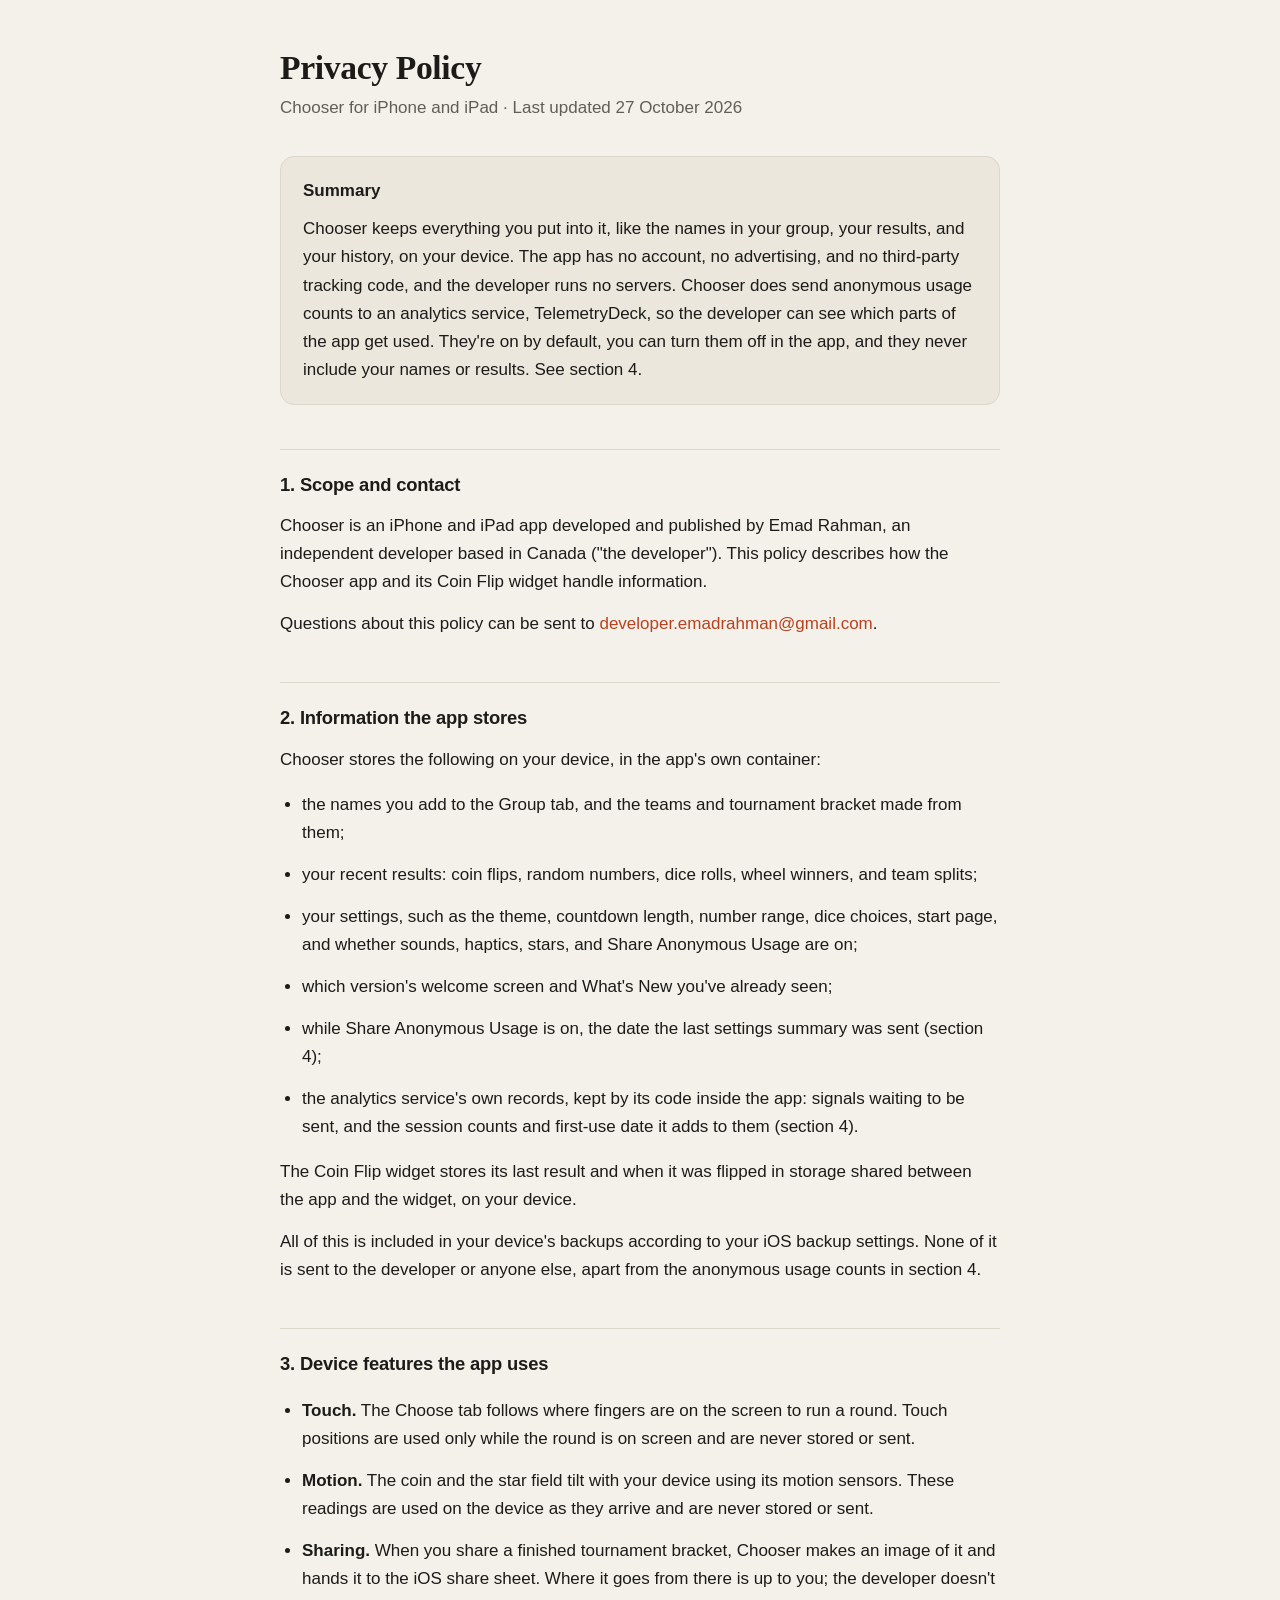
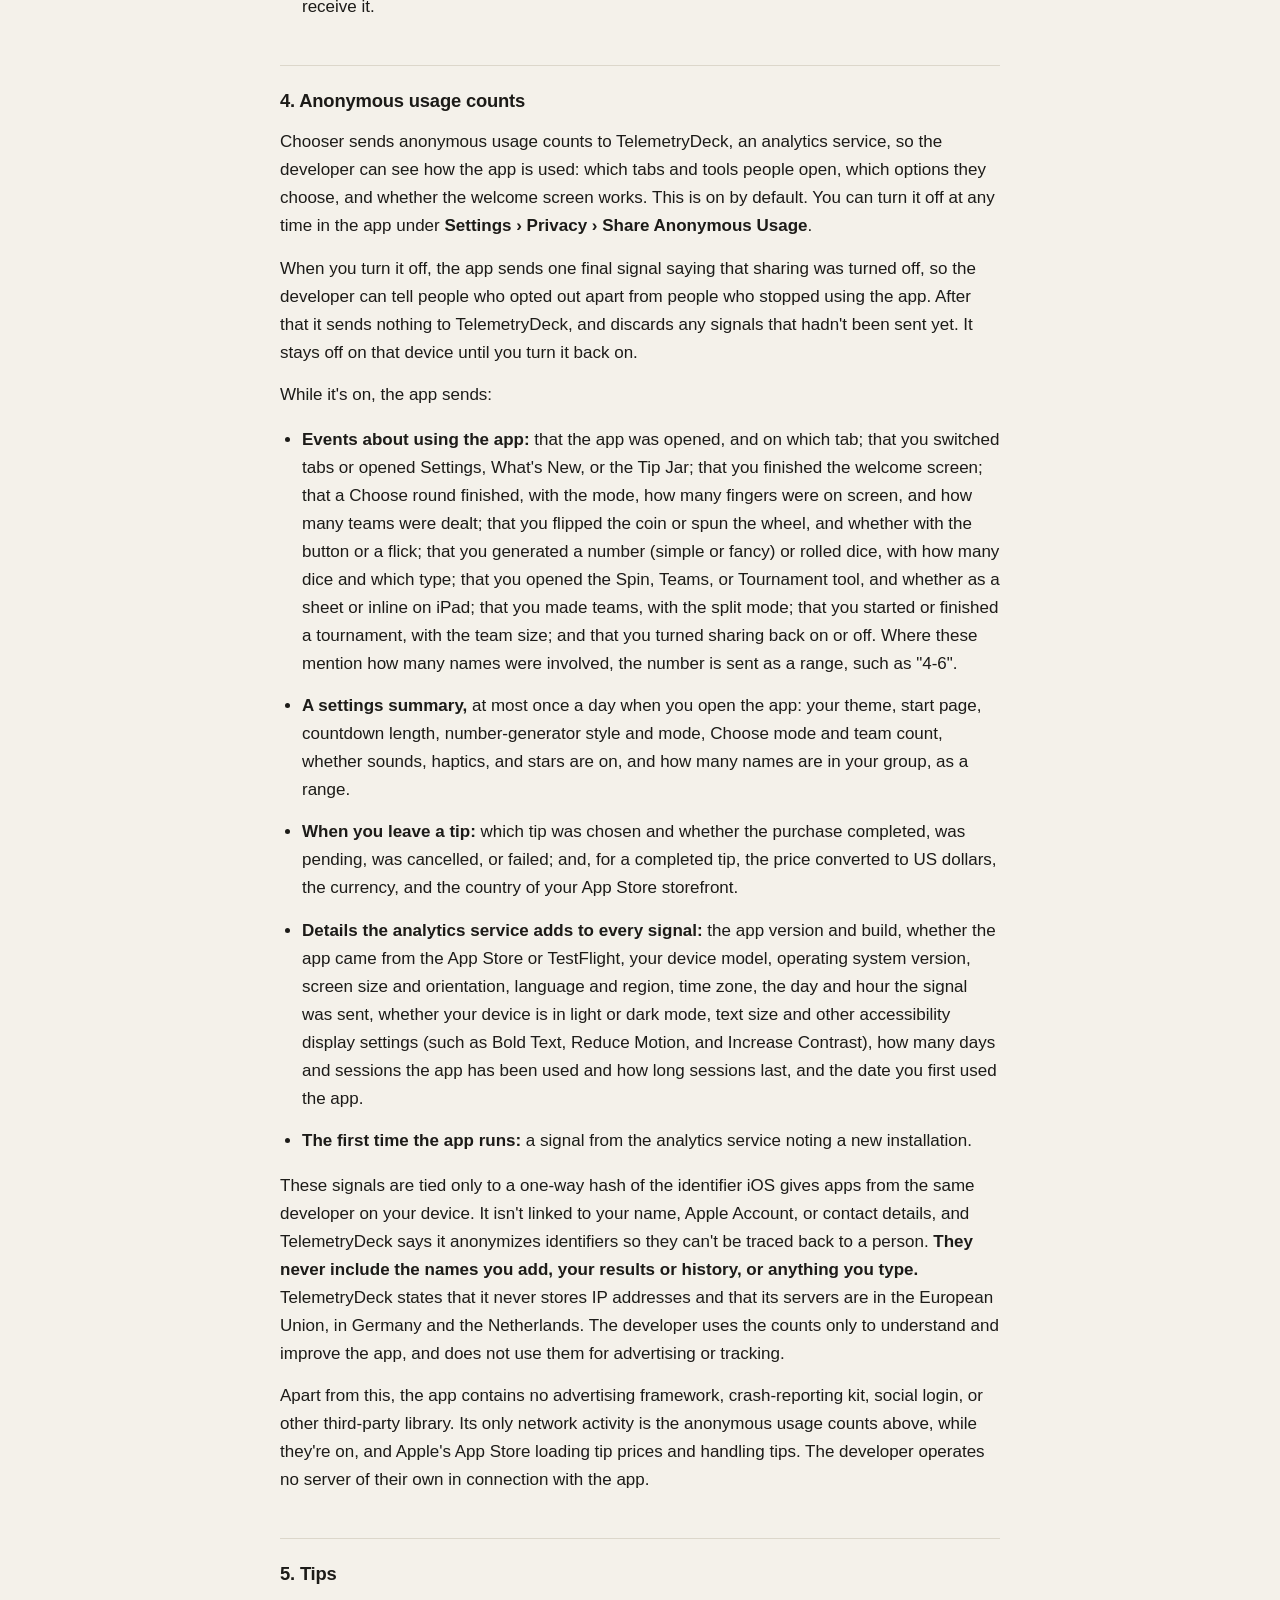
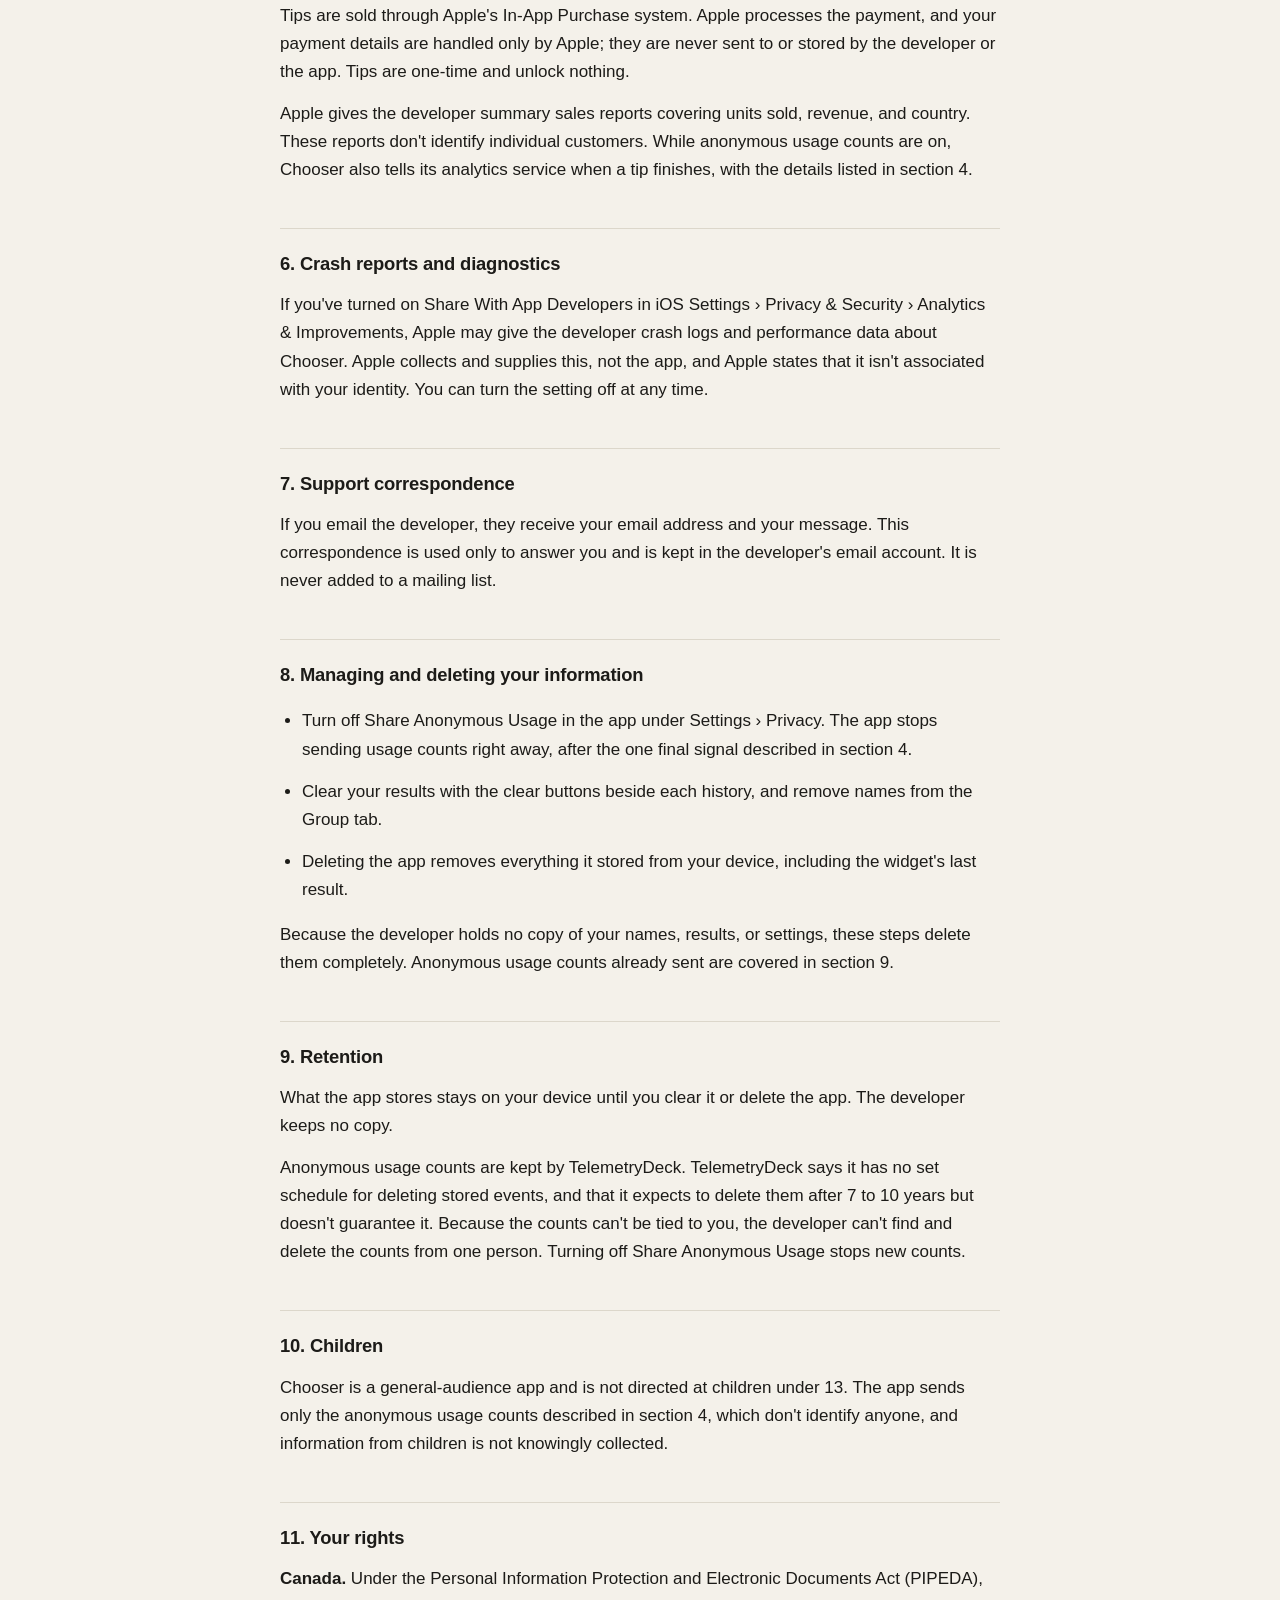
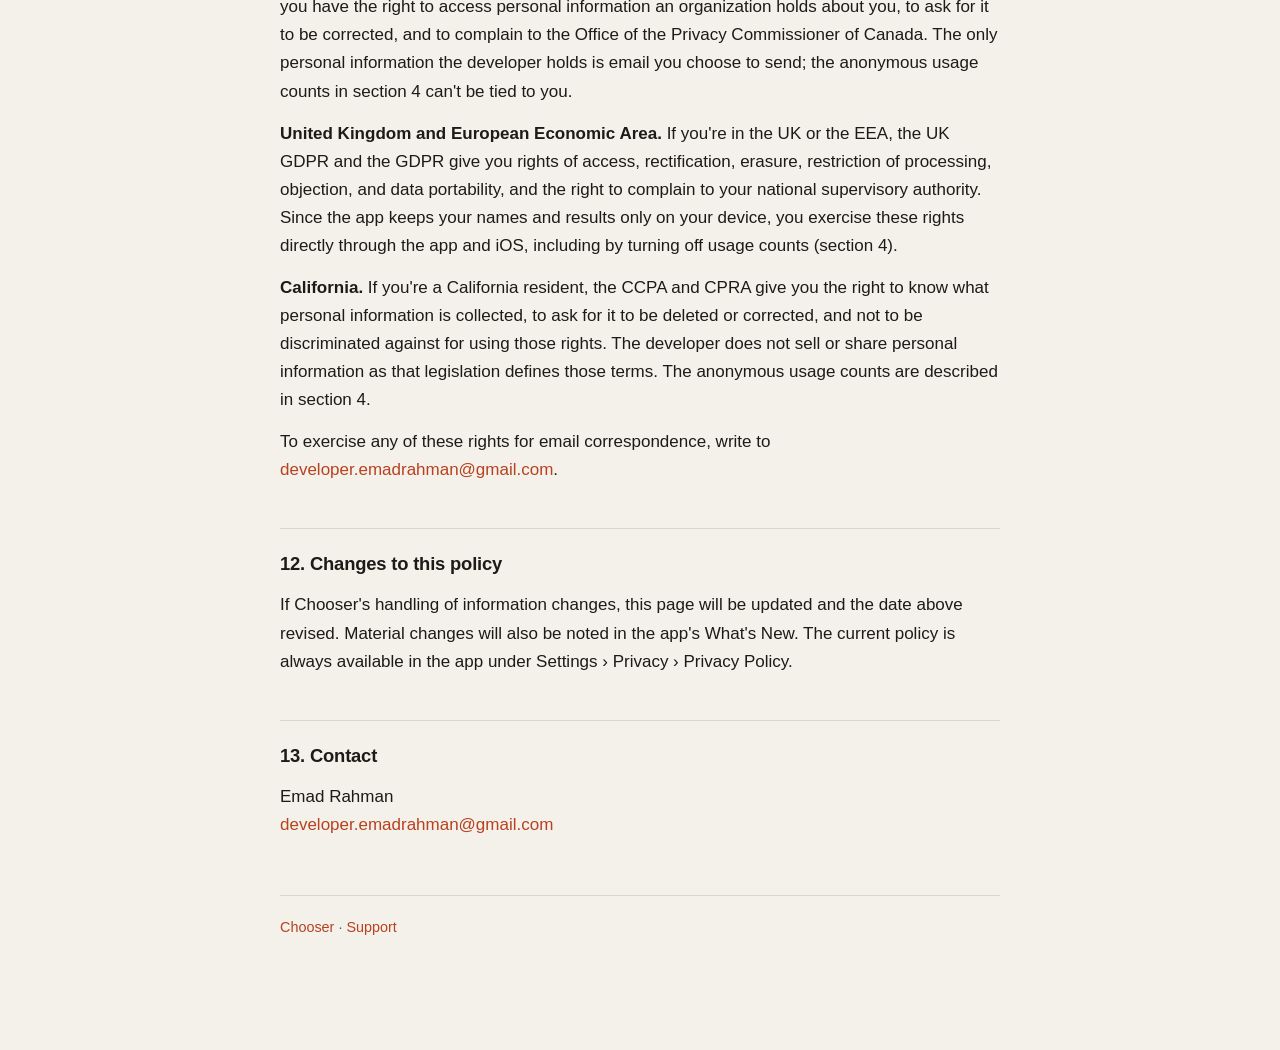
==== privacy.html @ 94ac9cf0 "Chooser site: landing, support, privacy policy Privacy policy covers the anonymous usage counts sent" ====
<!doctype html>
<html lang="en">
<head>
<meta charset="utf-8">
<meta name="viewport" content="width=device-width, initial-scale=1">
<title>Privacy Policy — Chooser</title>
<link rel="stylesheet" href="style.css">
</head>
<body>
<main>

<h1>Privacy Policy</h1>
<p class="updated">Chooser for iPhone and iPad · Last updated 27 October 2026</p>

<div class="box">
  <strong>Summary</strong>
  <p>Chooser keeps everything you put into it, like the names in your group, your results, and your history, on your device. The app has no account, no advertising, and no third-party tracking code, and the developer runs no servers. Chooser does send anonymous usage counts to an analytics service, TelemetryDeck, so the developer can see which parts of the app get used. They're on by default, you can turn them off in the app, and they never include your names or results. See section 4.</p>
</div>

<h2>1. Scope and contact</h2>
<p>Chooser is an iPhone and iPad app developed and published by Emad Rahman, an independent developer based in Canada ("the developer"). This policy describes how the Chooser app and its Coin Flip widget handle information.</p>
<p>Questions about this policy can be sent to <a href="mailto:developer.emadrahman@gmail.com">developer.emadrahman@gmail.com</a>.</p>

<h2>2. Information the app stores</h2>
<p>Chooser stores the following on your device, in the app's own container:</p>
<ul>
  <li>the names you add to the Group tab, and the teams and tournament bracket made from them;</li>
  <li>your recent results: coin flips, random numbers, dice rolls, wheel winners, and team splits;</li>
  <li>your settings, such as the theme, countdown length, number range, dice choices, start page, and whether sounds, haptics, stars, and Share Anonymous Usage are on;</li>
  <li>which version's welcome screen and What's New you've already seen;</li>
  <li>while Share Anonymous Usage is on, the date the last settings summary was sent (section 4);</li>
  <li>the analytics service's own records, kept by its code inside the app: signals waiting to be sent, and the session counts and first-use date it adds to them (section 4).</li>
</ul>
<p>The Coin Flip widget stores its last result and when it was flipped in storage shared between the app and the widget, on your device.</p>
<p>All of this is included in your device's backups according to your iOS backup settings. None of it is sent to the developer or anyone else, apart from the anonymous usage counts in section 4.</p>

<h2>3. Device features the app uses</h2>
<ul>
  <li><strong>Touch.</strong> The Choose tab follows where fingers are on the screen to run a round. Touch positions are used only while the round is on screen and are never stored or sent.</li>
  <li><strong>Motion.</strong> The coin and the star field tilt with your device using its motion sensors. These readings are used on the device as they arrive and are never stored or sent.</li>
  <li><strong>Sharing.</strong> When you share a finished tournament bracket, Chooser makes an image of it and hands it to the iOS share sheet. Where it goes from there is up to you; the developer doesn't receive it.</li>
</ul>

<h2>4. Anonymous usage counts</h2>
<p>Chooser sends anonymous usage counts to TelemetryDeck, an analytics service, so the developer can see how the app is used: which tabs and tools people open, which options they choose, and whether the welcome screen works. This is on by default. You can turn it off at any time in the app under <strong>Settings › Privacy › Share Anonymous Usage</strong>.</p>
<p>When you turn it off, the app sends one final signal saying that sharing was turned off, so the developer can tell people who opted out apart from people who stopped using the app. After that it sends nothing to TelemetryDeck, and discards any signals that hadn't been sent yet. It stays off on that device until you turn it back on.</p>
<p>While it's on, the app sends:</p>
<ul>
  <li><strong>Events about using the app:</strong> that the app was opened, and on which tab; that you switched tabs or opened Settings, What's New, or the Tip Jar; that you finished the welcome screen; that a Choose round finished, with the mode, how many fingers were on screen, and how many teams were dealt; that you flipped the coin or spun the wheel, and whether with the button or a flick; that you generated a number (simple or fancy) or rolled dice, with how many dice and which type; that you opened the Spin, Teams, or Tournament tool, and whether as a sheet or inline on iPad; that you made teams, with the split mode; that you started or finished a tournament, with the team size; and that you turned sharing back on or off. Where these mention how many names were involved, the number is sent as a range, such as "4-6".</li>
  <li><strong>A settings summary,</strong> at most once a day when you open the app: your theme, start page, countdown length, number-generator style and mode, Choose mode and team count, whether sounds, haptics, and stars are on, and how many names are in your group, as a range.</li>
  <li><strong>When you leave a tip:</strong> which tip was chosen and whether the purchase completed, was pending, was cancelled, or failed; and, for a completed tip, the price converted to US dollars, the currency, and the country of your App Store storefront.</li>
  <li><strong>Details the analytics service adds to every signal:</strong> the app version and build, whether the app came from the App Store or TestFlight, your device model, operating system version, screen size and orientation, language and region, time zone, the day and hour the signal was sent, whether your device is in light or dark mode, text size and other accessibility display settings (such as Bold Text, Reduce Motion, and Increase Contrast), how many days and sessions the app has been used and how long sessions last, and the date you first used the app.</li>
  <li><strong>The first time the app runs:</strong> a signal from the analytics service noting a new installation.</li>
</ul>
<p>These signals are tied only to a one-way hash of the identifier iOS gives apps from the same developer on your device. It isn't linked to your name, Apple Account, or contact details, and TelemetryDeck says it anonymizes identifiers so they can't be traced back to a person. <strong>They never include the names you add, your results or history, or anything you type.</strong> TelemetryDeck states that it never stores IP addresses and that its servers are in the European Union, in Germany and the Netherlands. The developer uses the counts only to understand and improve the app, and does not use them for advertising or tracking.</p>
<p>Apart from this, the app contains no advertising framework, crash-reporting kit, social login, or other third-party library. Its only network activity is the anonymous usage counts above, while they're on, and Apple's App Store loading tip prices and handling tips. The developer operates no server of their own in connection with the app.</p>

<h2>5. Tips</h2>
<p>Tips are sold through Apple's In-App Purchase system. Apple processes the payment, and your payment details are handled only by Apple; they are never sent to or stored by the developer or the app. Tips are one-time and unlock nothing.</p>
<p>Apple gives the developer summary sales reports covering units sold, revenue, and country. These reports don't identify individual customers. While anonymous usage counts are on, Chooser also tells its analytics service when a tip finishes, with the details listed in section 4.</p>

<h2>6. Crash reports and diagnostics</h2>
<p>If you've turned on Share With App Developers in iOS Settings › Privacy &amp; Security › Analytics &amp; Improvements, Apple may give the developer crash logs and performance data about Chooser. Apple collects and supplies this, not the app, and Apple states that it isn't associated with your identity. You can turn the setting off at any time.</p>

<h2>7. Support correspondence</h2>
<p>If you email the developer, they receive your email address and your message. This correspondence is used only to answer you and is kept in the developer's email account. It is never added to a mailing list.</p>

<h2>8. Managing and deleting your information</h2>
<ul>
  <li>Turn off Share Anonymous Usage in the app under Settings › Privacy. The app stops sending usage counts right away, after the one final signal described in section 4.</li>
  <li>Clear your results with the clear buttons beside each history, and remove names from the Group tab.</li>
  <li>Deleting the app removes everything it stored from your device, including the widget's last result.</li>
</ul>
<p>Because the developer holds no copy of your names, results, or settings, these steps delete them completely. Anonymous usage counts already sent are covered in section 9.</p>

<h2>9. Retention</h2>
<p>What the app stores stays on your device until you clear it or delete the app. The developer keeps no copy.</p>
<p>Anonymous usage counts are kept by TelemetryDeck. TelemetryDeck says it has no set schedule for deleting stored events, and that it expects to delete them after 7 to 10 years but doesn't guarantee it. Because the counts can't be tied to you, the developer can't find and delete the counts from one person. Turning off Share Anonymous Usage stops new counts.</p>

<h2>10. Children</h2>
<p>Chooser is a general-audience app and is not directed at children under 13. The app sends only the anonymous usage counts described in section 4, which don't identify anyone, and information from children is not knowingly collected.</p>

<h2>11. Your rights</h2>
<p><strong>Canada.</strong> Under the Personal Information Protection and Electronic Documents Act (PIPEDA), you have the right to access personal information an organization holds about you, to ask for it to be corrected, and to complain to the Office of the Privacy Commissioner of Canada. The only personal information the developer holds is email you choose to send; the anonymous usage counts in section 4 can't be tied to you.</p>
<p><strong>United Kingdom and European Economic Area.</strong> If you're in the UK or the EEA, the UK GDPR and the GDPR give you rights of access, rectification, erasure, restriction of processing, objection, and data portability, and the right to complain to your national supervisory authority. Since the app keeps your names and results only on your device, you exercise these rights directly through the app and iOS, including by turning off usage counts (section 4).</p>
<p><strong>California.</strong> If you're a California resident, the CCPA and CPRA give you the right to know what personal information is collected, to ask for it to be deleted or corrected, and not to be discriminated against for using those rights. The developer does not sell or share personal information as that legislation defines those terms. The anonymous usage counts are described in section 4.</p>
<p>To exercise any of these rights for email correspondence, write to <a href="mailto:developer.emadrahman@gmail.com">developer.emadrahman@gmail.com</a>.</p>

<h2>12. Changes to this policy</h2>
<p>If Chooser's handling of information changes, this page will be updated and the date above revised. Material changes will also be noted in the app's What's New. The current policy is always available in the app under Settings › Privacy › Privacy Policy.</p>

<h2>13. Contact</h2>
<p>Emad Rahman<br><a href="mailto:developer.emadrahman@gmail.com">developer.emadrahman@gmail.com</a></p>

<footer>
  <p><a href="./index.html">Chooser</a> · <a href="./support.html">Support</a></p>
</footer>

</main>
</body>
</html>
---- style.css ----
:root {
  --bg: #f4f1ea;
  --surface: #ebe7dd;
  --border: #dcd7cb;
  --text: #1c1b18;
  --muted: #615e57;
  --accent: #b8411f;
}
@media (prefers-color-scheme: dark) {
  :root {
    --bg: #0c0c0d;
    --surface: #18181a;
    --border: #2c2c30;
    --text: #f2efe8;
    --muted: #a19d95;
    --accent: #ff7052;
  }
}
* { box-sizing: border-box; }
body {
  margin: 0;
  padding: 48px 20px 96px;
  background: var(--bg);
  color: var(--text);
  font: 17px/1.65 -apple-system, BlinkMacSystemFont, "Segoe UI", Roboto, Helvetica, Arial, sans-serif;
  -webkit-text-size-adjust: 100%;
}
main { max-width: 720px; margin: 0 auto; }
h1 {
  font-family: "New York", ui-serif, Georgia, serif;
  font-size: 2.1rem;
  line-height: 1.2;
  margin: 0 0 6px;
  letter-spacing: -0.01em;
}
h2 {
  font-size: 1.15rem;
  margin: 44px 0 12px;
  letter-spacing: -0.01em;
  padding-top: 20px;
  border-top: 1px solid var(--border);
}
h3 { font-size: 1rem; margin: 26px 0 6px; }
p, li { margin: 0 0 14px; }
ul { padding-left: 22px; }
a { color: var(--accent); text-decoration: none; }
a:hover { text-decoration: underline; }
a:focus-visible { outline: 2px solid var(--accent); outline-offset: 2px; }
.lede, .updated { color: var(--muted); margin-bottom: 34px; }
.box {
  background: var(--surface);
  border: 1px solid var(--border);
  border-radius: 14px;
  padding: 20px 22px 6px;
  margin: 8px 0;
}
.box strong { display: block; margin-bottom: 10px; }
.email { font-size: 1.1rem; font-weight: 600; }
nav a { display: inline-block; margin-right: 20px; }
footer {
  margin-top: 56px;
  padding-top: 20px;
  border-top: 1px solid var(--border);
  color: var(--muted);
  font-size: 0.9rem;
}
.home { padding-top: 96px; }
.home main { max-width: 560px; }
.home h1 { font-size: 2.5rem; }
.home p { color: var(--muted); margin-bottom: 32px; }
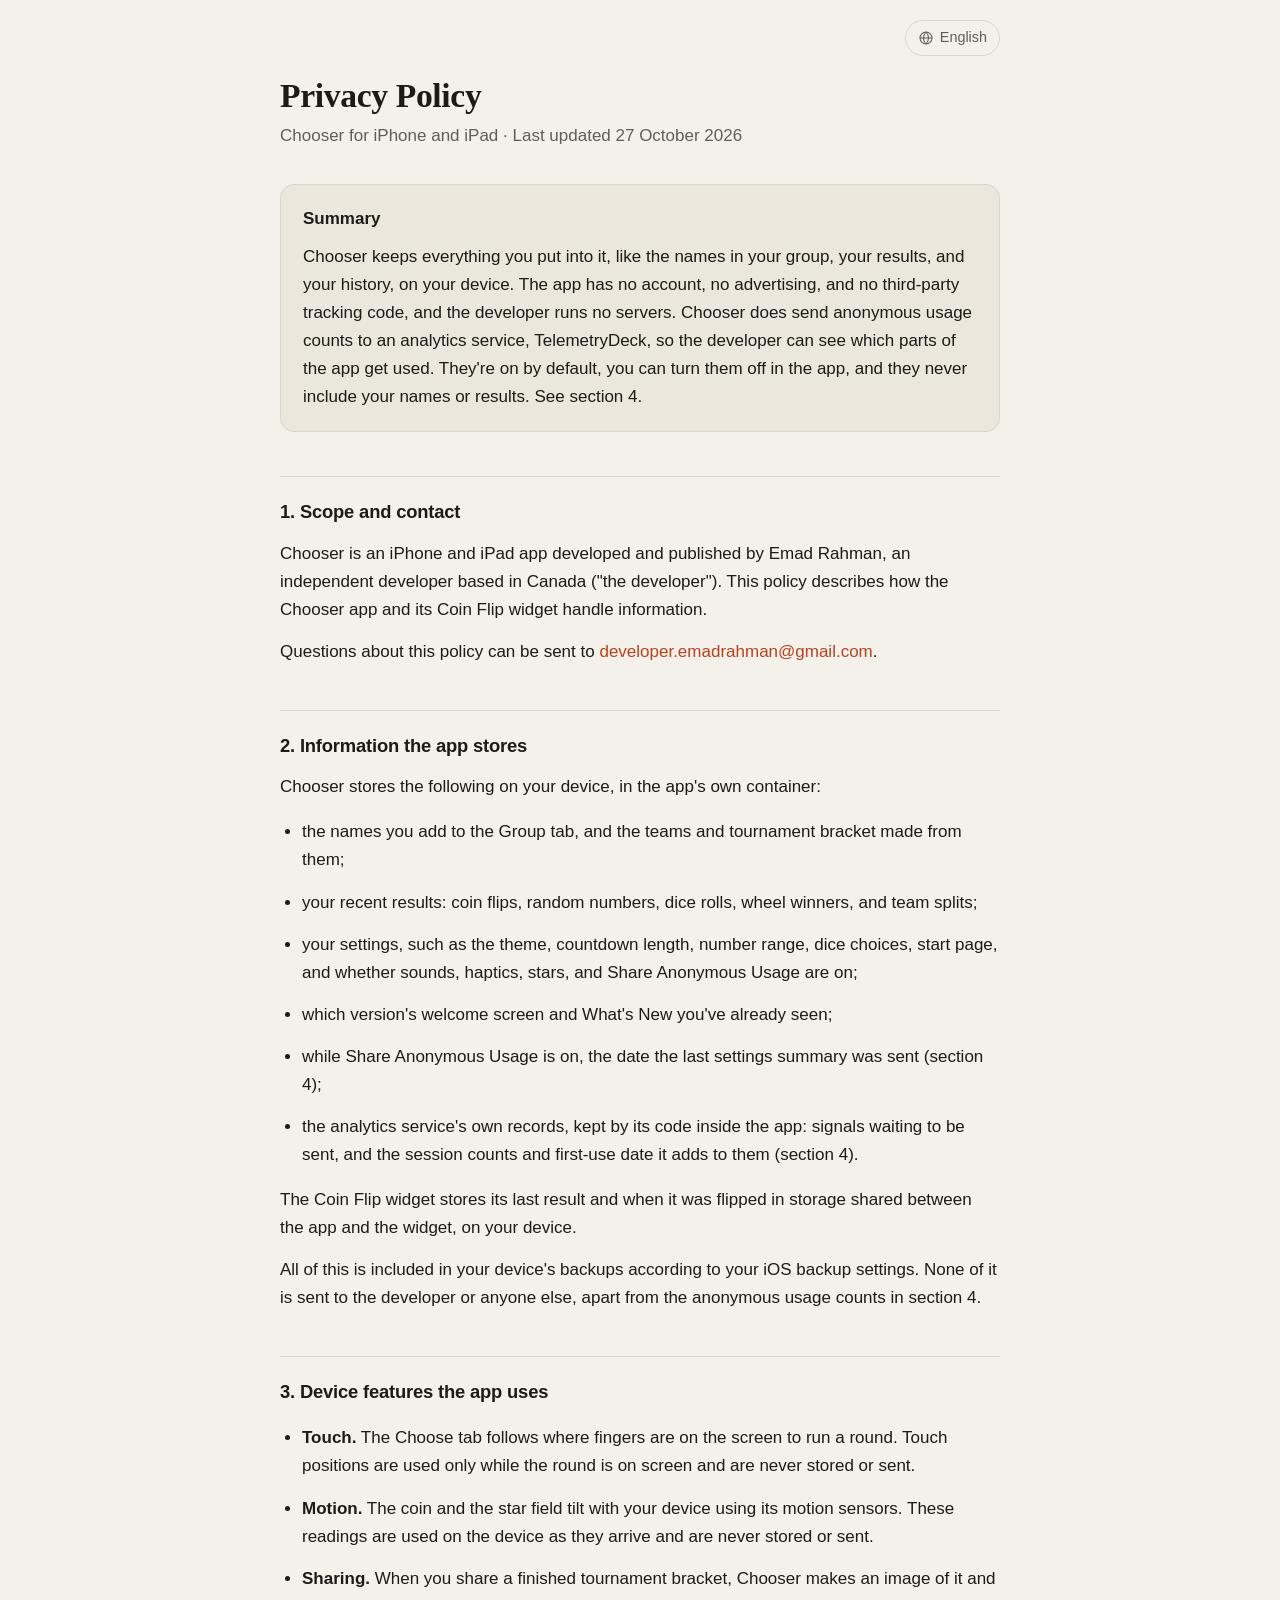
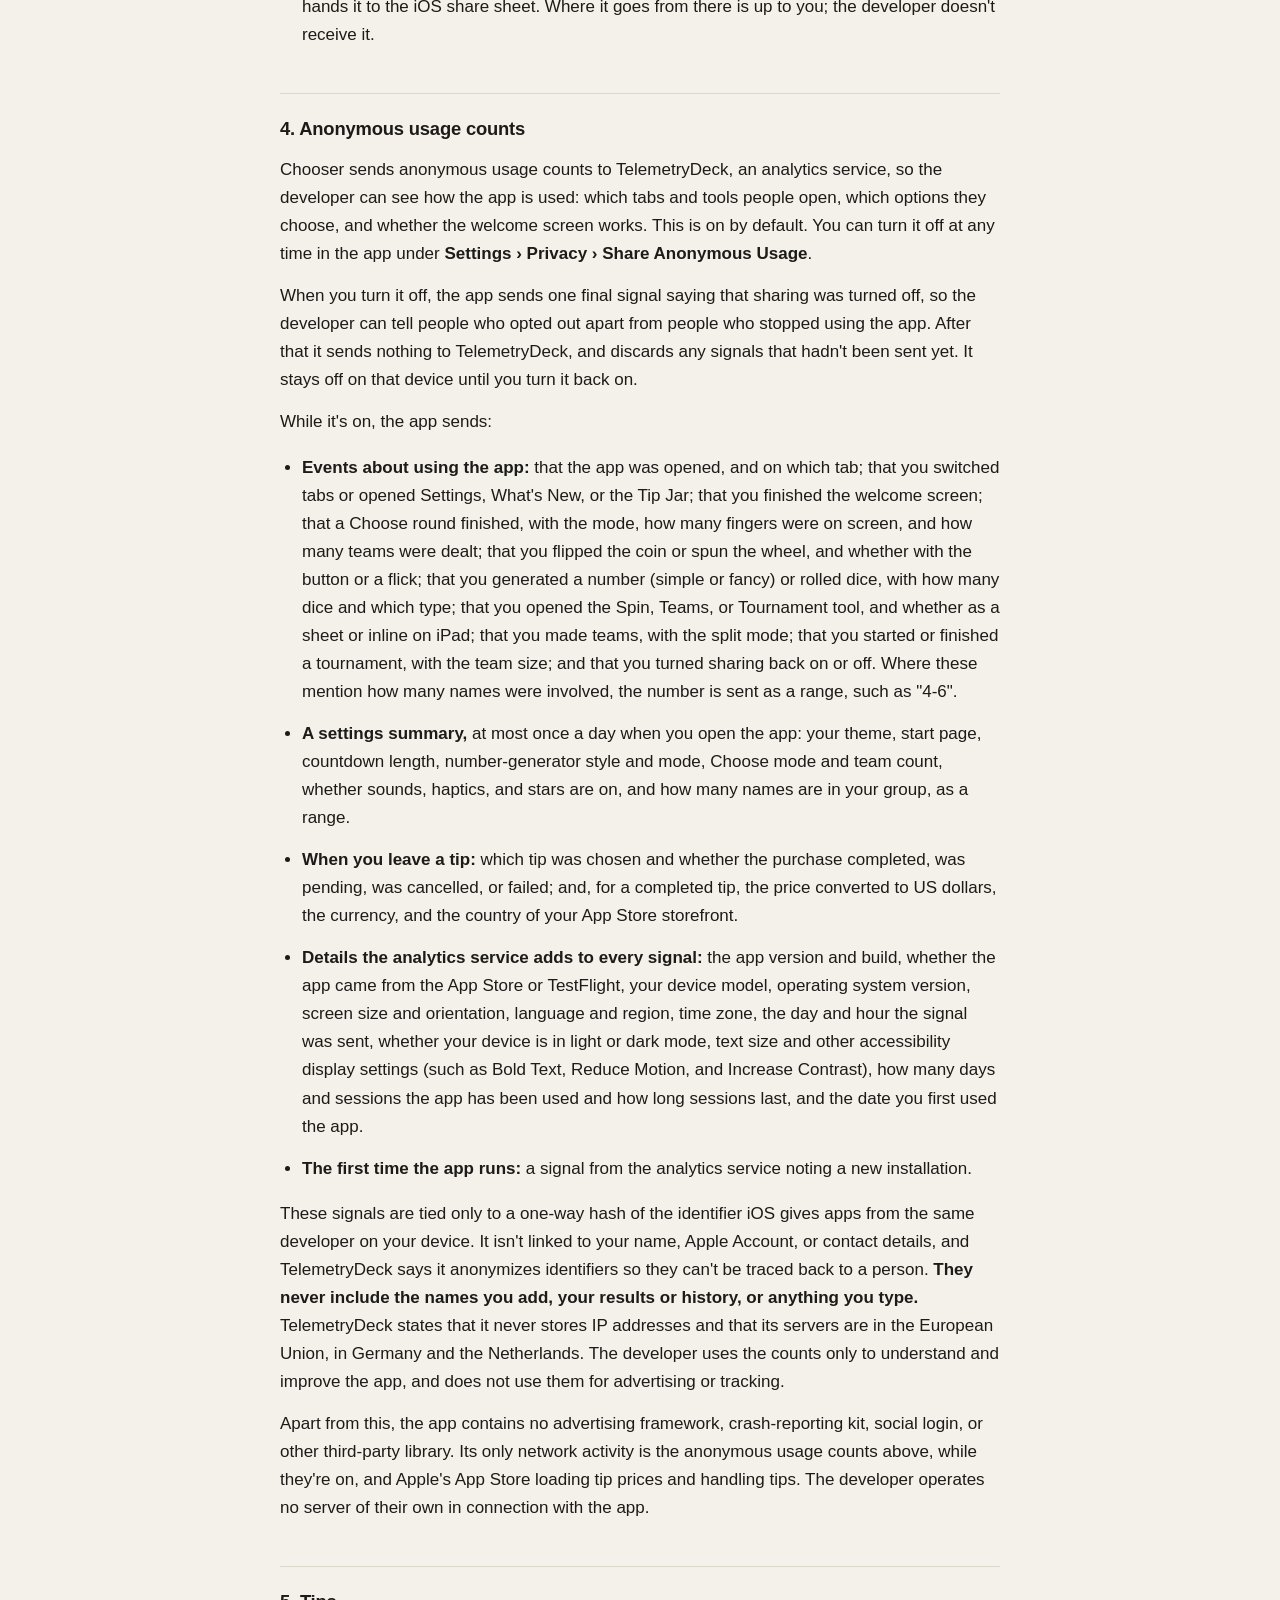
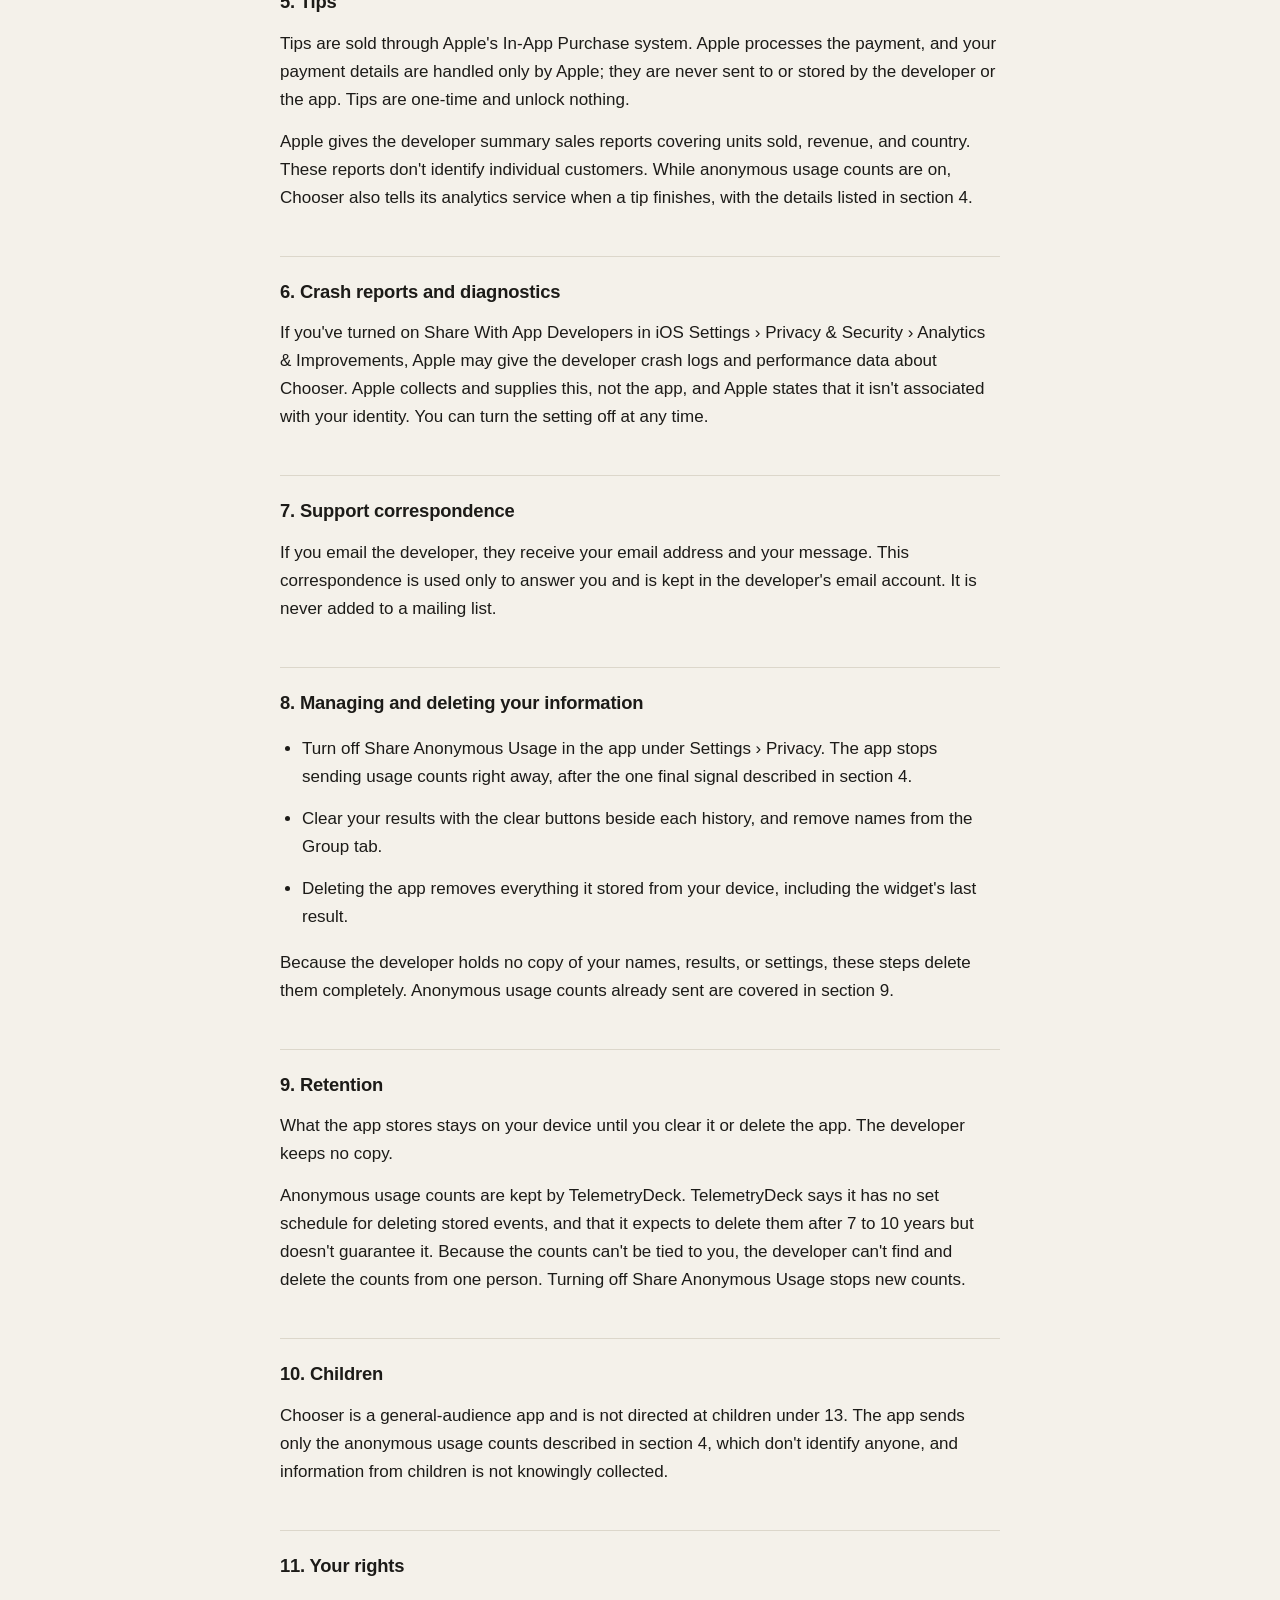
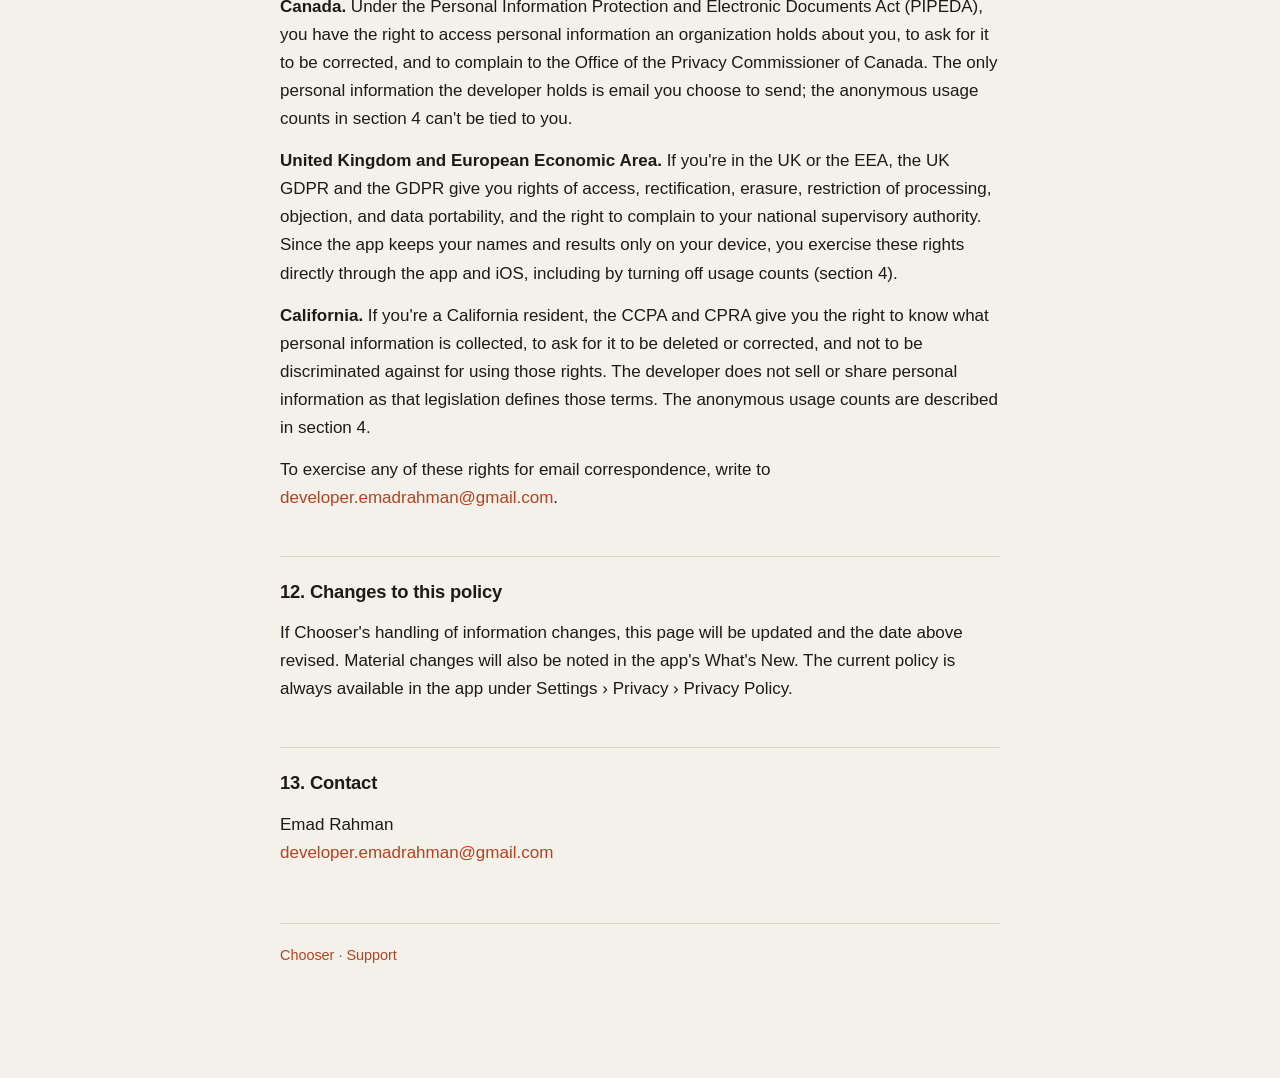
==== commit 96fd0ba2: "Translate the privacy policy and add a language menu German, French, Spanish, Brazilian Portuguese, " ====
--- a/privacy.html
+++ b/privacy.html
@@ -1,13 +1,35 @@
 <!doctype html>
-<html lang="en">
+<html lang="en" data-autolang>
 <head>
 <meta charset="utf-8">
 <meta name="viewport" content="width=device-width, initial-scale=1">
 <title>Privacy Policy — Chooser</title>
 <link rel="stylesheet" href="style.css">
+<link rel="alternate" hreflang="en" href="https://emadrahman.github.io/chooser-site/privacy.html">
+<link rel="alternate" hreflang="de" href="https://emadrahman.github.io/chooser-site/de/privacy.html">
+<link rel="alternate" hreflang="fr" href="https://emadrahman.github.io/chooser-site/fr/privacy.html">
+<link rel="alternate" hreflang="es" href="https://emadrahman.github.io/chooser-site/es/privacy.html">
+<link rel="alternate" hreflang="pt-BR" href="https://emadrahman.github.io/chooser-site/pt-BR/privacy.html">
+<link rel="alternate" hreflang="ja" href="https://emadrahman.github.io/chooser-site/ja/privacy.html">
+<link rel="alternate" hreflang="x-default" href="https://emadrahman.github.io/chooser-site/privacy.html">
+<script src="lang.js"></script>
 </head>
 <body>
 <main>
+
+<div class="topbar">
+  <details class="lang">
+    <summary aria-label="Language: English"><svg viewBox="0 0 24 24" fill="none" stroke="currentColor" stroke-width="1.6" aria-hidden="true"><circle cx="12" cy="12" r="9"/><path d="M3 12h18M12 3c2.5 2.6 3.8 5.6 3.8 9s-1.3 6.4-3.8 9M12 3c-2.5 2.6-3.8 5.6-3.8 9s1.3 6.4 3.8 9"/></svg><span>English</span></summary>
+    <ul>
+      <li><a href="privacy.html" hreflang="en" lang="en" data-lang="en" aria-current="page">English</a></li>
+      <li><a href="de/privacy.html" hreflang="de" lang="de" data-lang="de">Deutsch</a></li>
+      <li><a href="fr/privacy.html" hreflang="fr" lang="fr" data-lang="fr">Français</a></li>
+      <li><a href="es/privacy.html" hreflang="es" lang="es" data-lang="es">Español</a></li>
+      <li><a href="pt-BR/privacy.html" hreflang="pt-BR" lang="pt-BR" data-lang="pt-BR">Português (Brasil)</a></li>
+      <li><a href="ja/privacy.html" hreflang="ja" lang="ja" data-lang="ja">日本語</a></li>
+    </ul>
+  </details>
+</div>
 
 <h1>Privacy Policy</h1>
 <p class="updated">Chooser for iPhone and iPad · Last updated 27 October 2026</p>
@@ -93,7 +115,7 @@
 <p>Emad Rahman<br><a href="mailto:developer.emadrahman@gmail.com">developer.emadrahman@gmail.com</a></p>
 
 <footer>
-  <p><a href="./index.html">Chooser</a> · <a href="./support.html">Support</a></p>
+  <p><a href="index.html">Chooser</a> · <a href="support.html">Support</a></p>
 </footer>
 
 </main>
--- a/style.css
+++ b/style.css
@@ -68,3 +68,47 @@
 .home main { max-width: 560px; }
 .home h1 { font-size: 2.5rem; }
 .home p { color: var(--muted); margin-bottom: 32px; }
+
+/* Translated-policy notice and the globe language menu (privacy pages). */
+.notice {
+  color: var(--muted);
+  font-size: 0.92rem;
+  border-left: 3px solid var(--accent);
+  padding: 2px 0 2px 12px;
+  margin: -12px 0 28px;
+}
+.topbar { display: flex; justify-content: flex-end; margin: -28px 0 20px; }
+.lang { position: relative; }
+.lang summary {
+  list-style: none;
+  cursor: pointer;
+  display: inline-flex;
+  align-items: center;
+  gap: 6px;
+  padding: 5px 12px;
+  border: 1px solid var(--border);
+  border-radius: 999px;
+  color: var(--muted);
+  font-size: 0.9rem;
+}
+.lang summary::-webkit-details-marker { display: none; }
+.lang summary:focus-visible { outline: 2px solid var(--accent); outline-offset: 2px; }
+.lang svg { width: 16px; height: 16px; flex: none; }
+.lang ul {
+  position: absolute;
+  right: 0;
+  top: calc(100% + 6px);
+  z-index: 10;
+  min-width: 200px;
+  margin: 0;
+  padding: 6px;
+  list-style: none;
+  background: var(--bg);
+  border: 1px solid var(--border);
+  border-radius: 12px;
+  box-shadow: 0 10px 30px rgba(0, 0, 0, 0.14);
+}
+.lang li { margin: 0; }
+.lang ul a { display: block; padding: 8px 12px; border-radius: 8px; color: var(--text); }
+.lang ul a:hover { background: var(--surface); text-decoration: none; }
+.lang ul a[aria-current] { color: var(--accent); font-weight: 600; }
